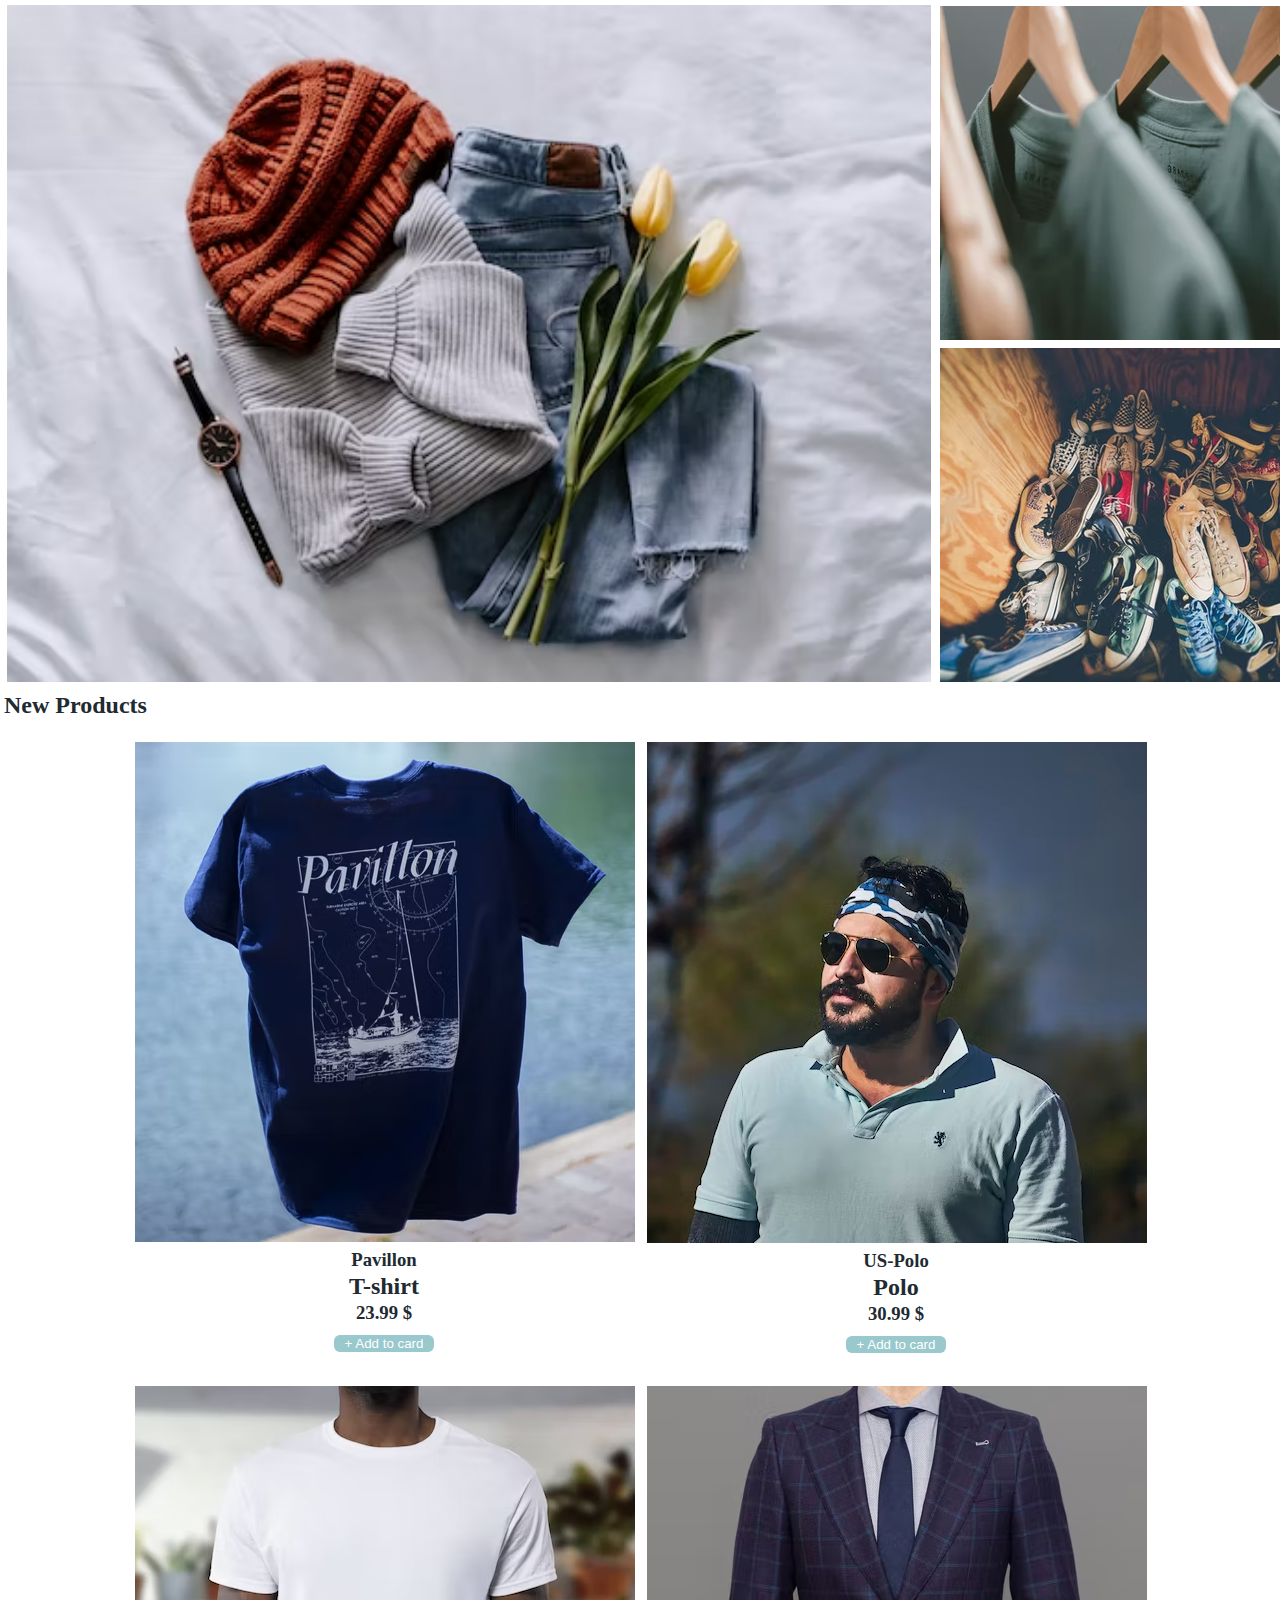
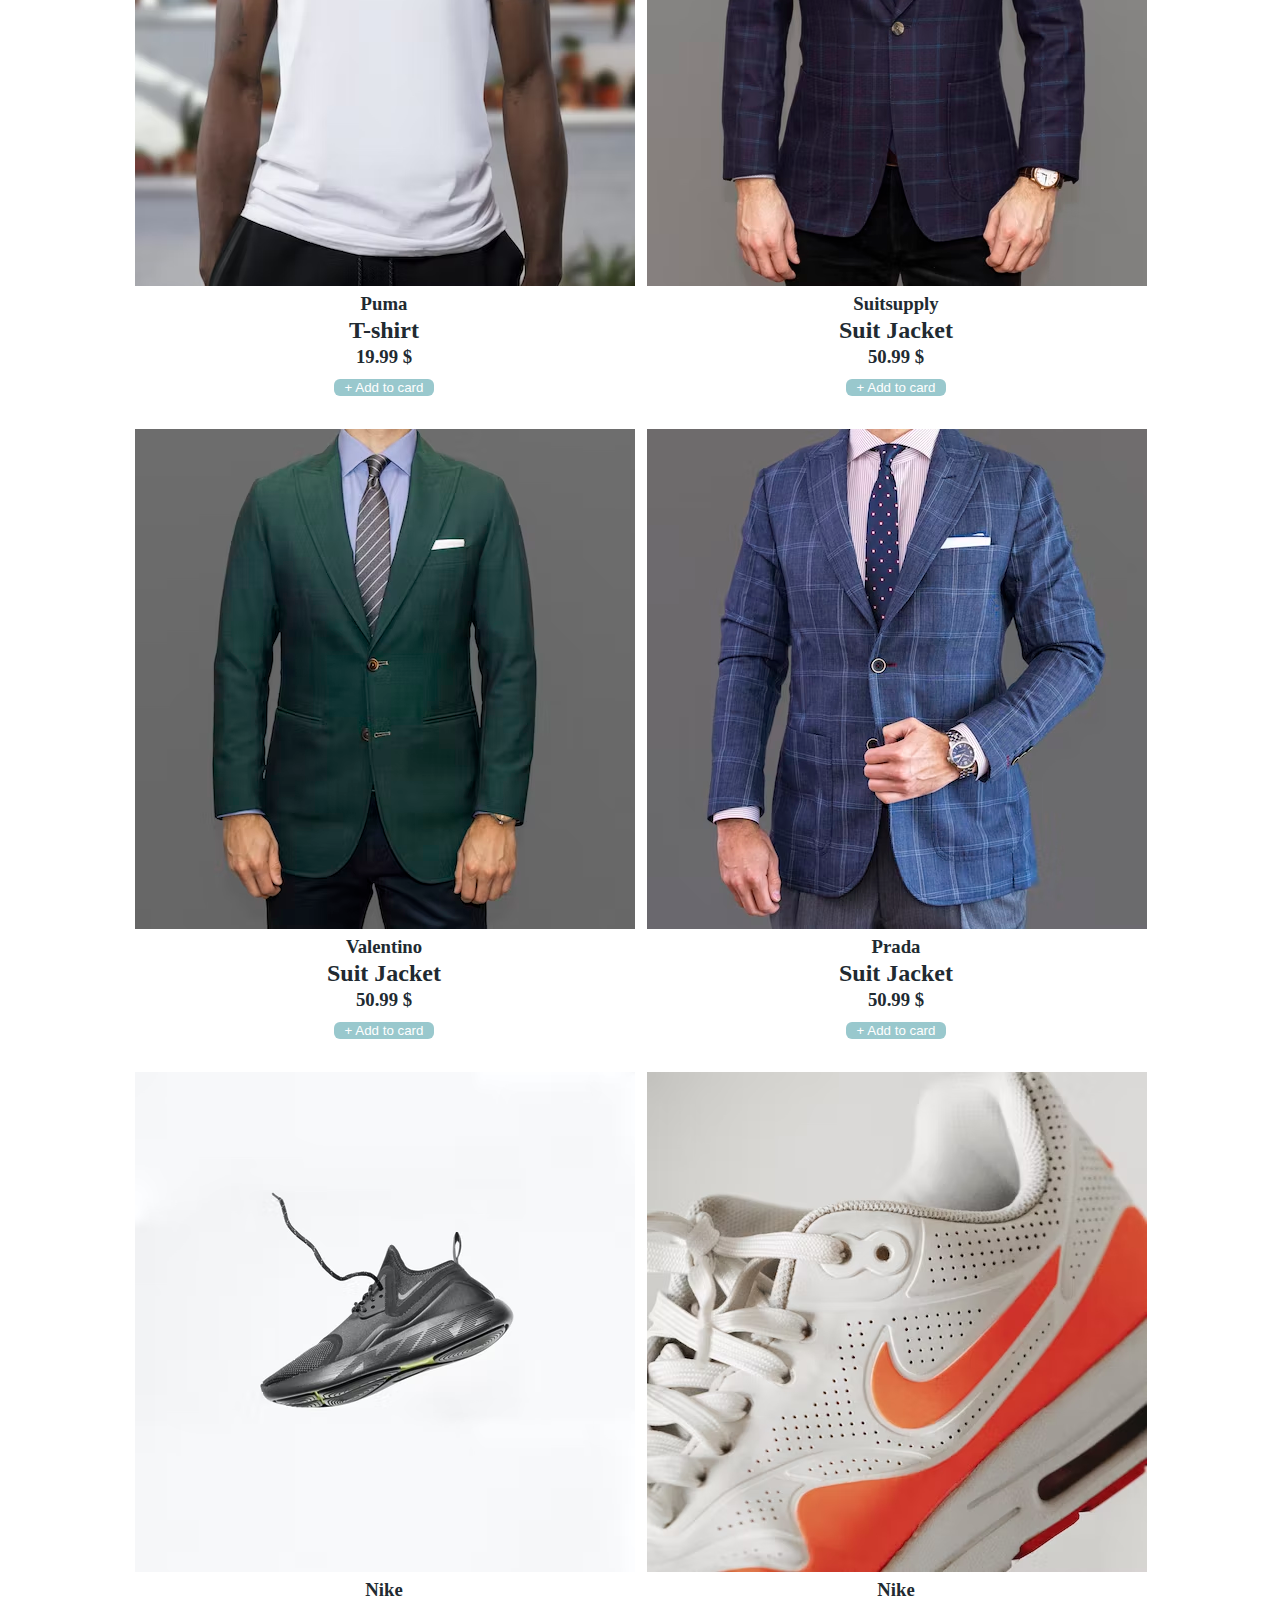
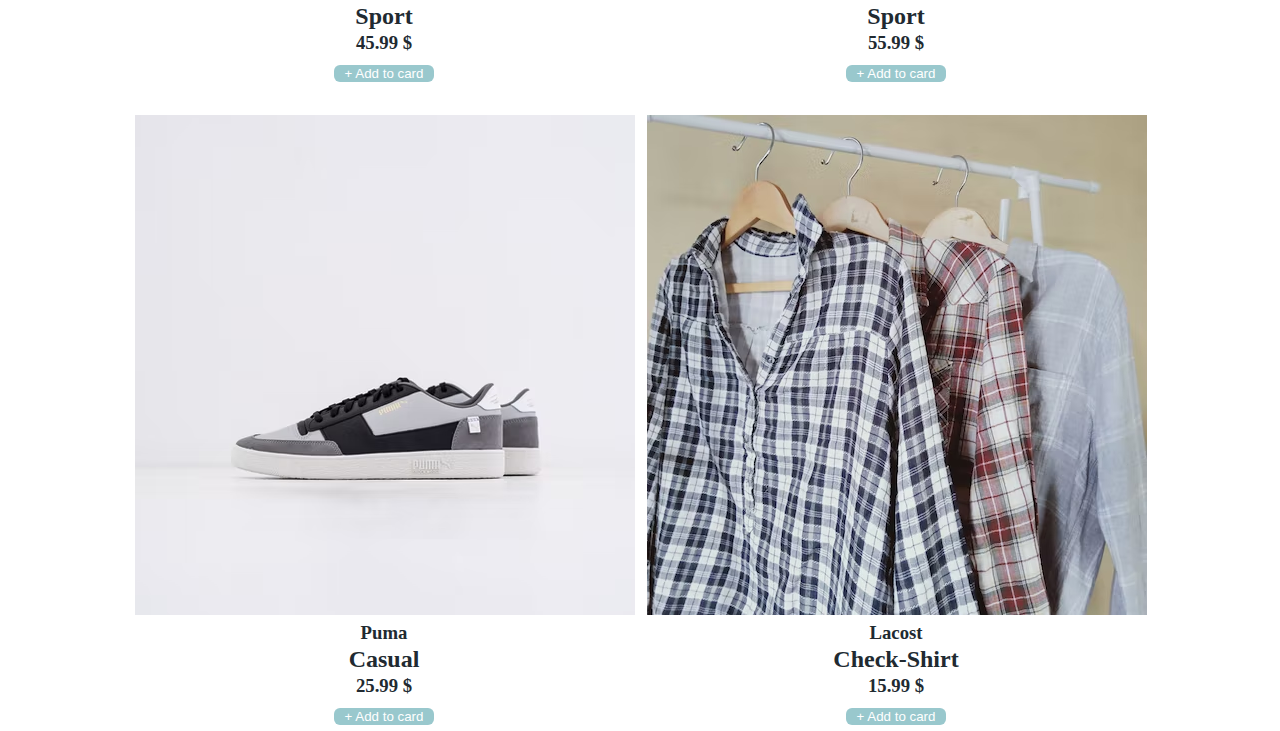
==== index.html @ dce3bd79 "create the layout" ====
<!DOCTYPE html>
<html lang="en">
<head>
    <meta charset="UTF-8">
    <meta http-equiv="X-UA-Compatible" content="IE=edge">
    <meta name="viewport" content="width=device-width, initial-scale=1.0">
    <link rel="stylesheet" href="style.css">
    <title>Online-Marketing</title>
</head>
<body>
    <header class="header-container">
        <div class="left-header-image">
            <img src="./online-marketing-images/main.avif" alt="header-image">
        </div>
        <div class="right-header-image">
            <div>
                <img src="./online-marketing-images/main-tshirt.avif" alt="header-tshirt">
            </div>
            <div>
                <img src="./online-marketing-images/main-shoes.avif" alt="header-shoes">
            </div>
        </div>
    </header>
    <main>
        <h2>New Products</h2>
        
        <section id="creat-card" onload="creatCards()">
            <!-- create the Cards -->
        </section>
    </main>


    <script src="main.js"></script>
</body>
</html>
---- style.css ----
*{
    padding: 1px;
    margin: 0;
    box-sizing: border-box;
}

.header-container{
    display: flex;
    justify-content: center;
}

.left-header-image{
    width: 75%;
}

.left-header-image img{
    height: 679px;
    width: 100%;
    padding-left: 3px;
}



.right-header-image{
    padding-left: 5px;
    width: 27%;
}

.clothes-information{
    text-align: center;
}

.clothes-information h3, h2{
    color: #212a31;
}

.clothes-information button{
    background-color: #99c8cd;
    color: white;
    border: none;
    width: 100px;
    border-radius: 6px;
    margin-top: 10px;
}

.packet-information{
    width: 502px;
    padding-top: 20px;
}

section{
    display: flex;
    justify-content: center;
    flex-wrap: wrap;
    gap: 10px;

}
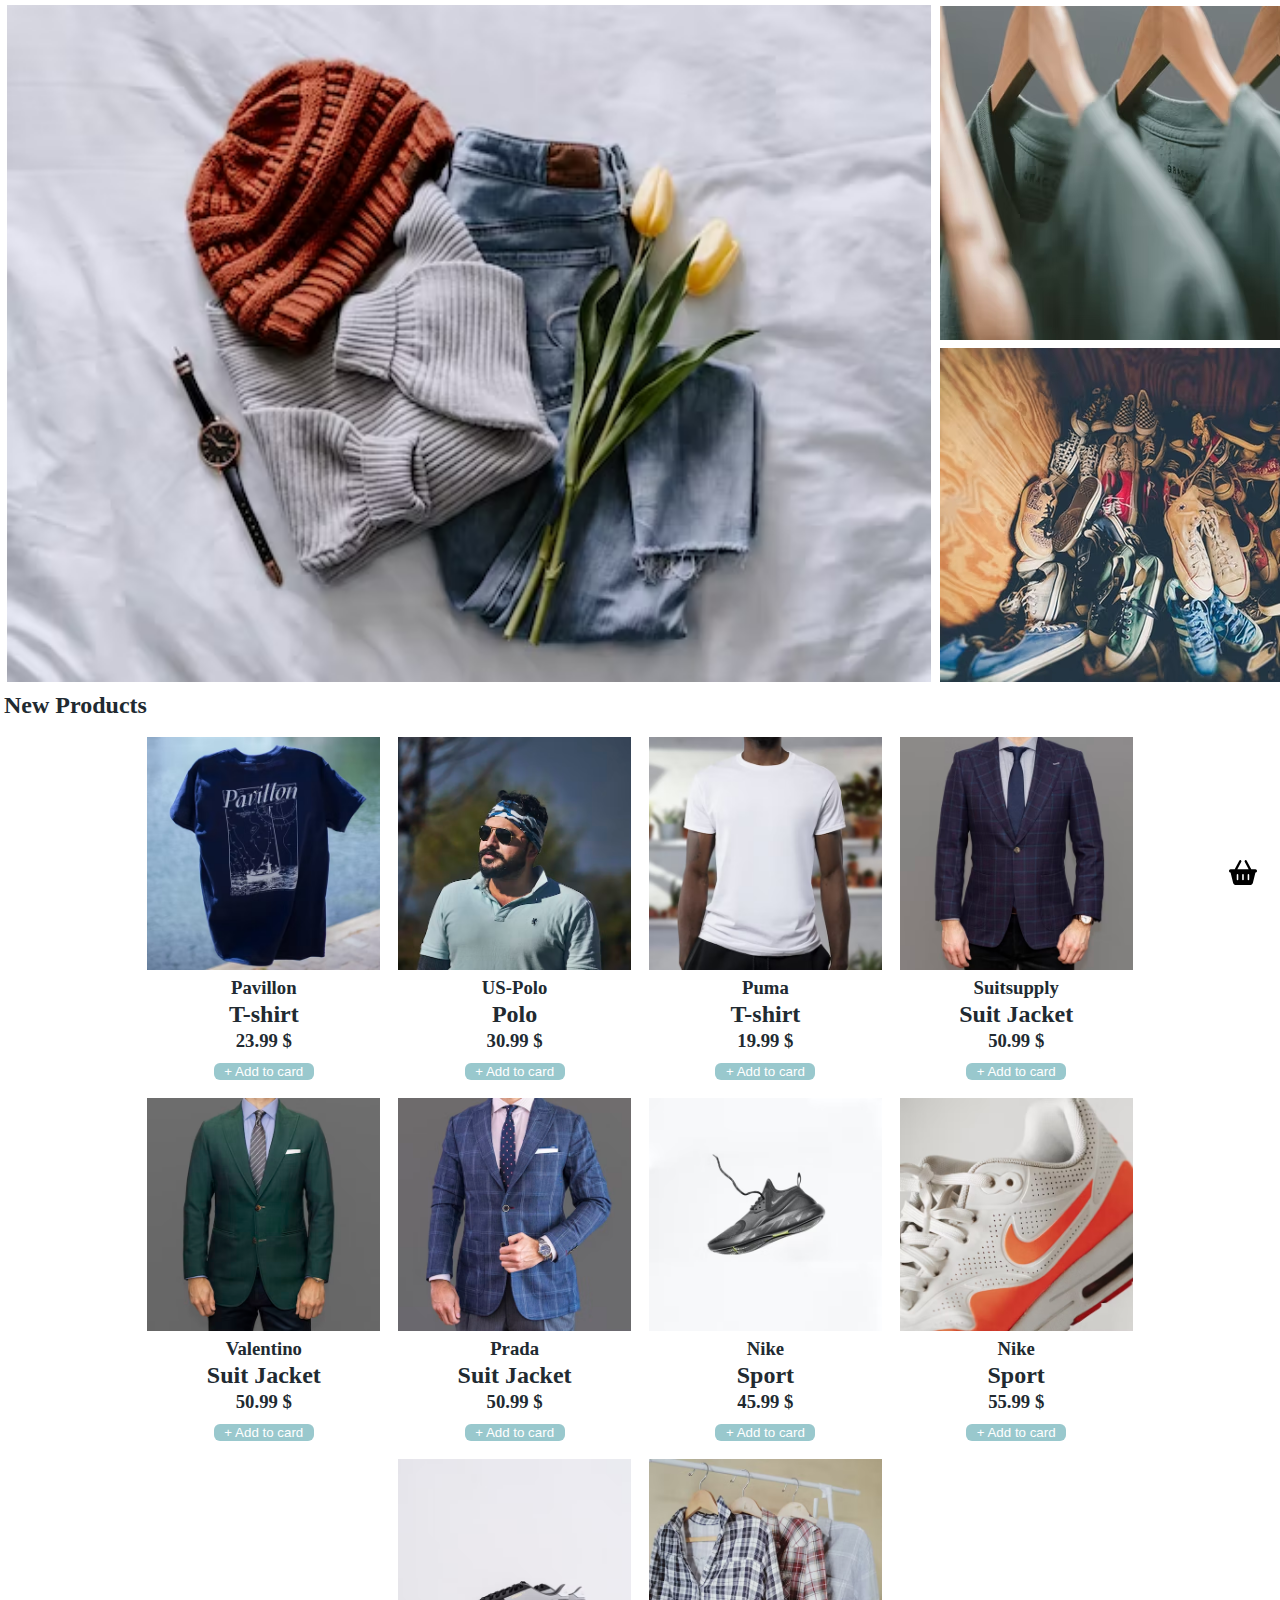
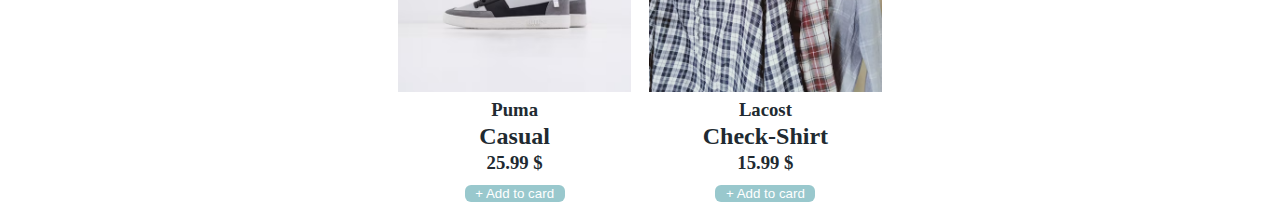
==== commit 6b559774: "add basket cart" ====
--- a/index.html
+++ b/index.html
@@ -8,6 +8,22 @@
     <title>Online-Marketing</title>
 </head>
 <body>
+    <div id="myModal" class="modal">
+
+        <!-- Modal content -->
+        <div class="modal-content">
+          <span class="close" onclick="closeModal()">&times;</span>
+          <div id="show-order">
+           
+          </div>
+        </div>
+      
+      </div>
+
+     <div class="shopping-basket" onclick="createOrder()">
+        <img src="./online-marketing-images/basket-shopping-solid.svg" class="shopping-basket-icon" id="btn-modal">
+        <span id="shopping-basket-count" class="shopping-basket-count"></span>
+    </div> 
     <header class="header-container">
         <div class="left-header-image">
             <img src="./online-marketing-images/main.avif" alt="header-image">
@@ -28,6 +44,25 @@
             <!-- create the Cards -->
         </section>
     </main>
+<!-- 
+    <div class="basket-cart-image">
+    <div>
+        <img src="./online-marketing-images/photo-1491553895911-0055eca6402d.avif" alt="">
+    </div>
+    <div class="basket-cart-information">
+        <h3>Nike</h3>
+        <h4>Sport</h4>
+        <h6>45.99$</h6>
+        <p>Available - with you in 3-4 working days</p>
+        <form action="">
+            <select name="product select" id="product-select">
+                <option value="">1</option>
+                <option value="">2</option>
+            </select>
+            <button>delete</button>
+        </form>
+    </div>
+</div> -->
 
 
     <script src="main.js"></script>
--- a/style.css
+++ b/style.css
@@ -3,6 +3,58 @@
     margin: 0;
     box-sizing: border-box;
 }
+
+.modal {
+     display: none; /* Hidden by default */
+    position: fixed; /* Stay in place */
+    z-index: 1; /* Sit on top */
+    padding-top: 100px; /* Location of the box */
+    left: 0;
+    top: 0;
+    width: 100%; /* Full width */
+    height: 100%; /* Full height */
+    overflow: auto; /* Enable scroll if needed */
+    background-color: rgb(0,0,0); /* Fallback color */
+    background-color: rgba(0,0,0,0.4); /* Black w/ opacity */
+  }
+
+  .modal-content {
+    background-color: #fefefe;
+    margin: auto;
+    padding: 20px;
+    border: 1px solid #888;
+    width: 80%;
+  }
+
+  /* The Close Button */
+.close {
+    color: #aaaaaa;
+    float: right;
+    font-size: 28px;
+    font-weight: bold;
+  }
+  
+  .close:hover,
+  .close:focus {
+    color: #000;
+    text-decoration: none;
+    cursor: pointer;
+  }
+
+.basket-cart-image {
+    display: flex;
+    width: 500px;
+}  
+
+.basket-cart-image img{
+    width: 200px;
+    height: 200px;
+}
+
+.basket-cart-information{
+    margin: auto;
+}
+
 
 .header-container{
     display: flex;
@@ -44,14 +96,42 @@
 }
 
 .packet-information{
-    width: 502px;
-    padding-top: 20px;
+    width: 25%;
+    padding: .5rem;
+}
+
+.packet-information img{
+    width: 100%;
+    
 }
 
 section{
     display: flex;
     justify-content: center;
     flex-wrap: wrap;
-    gap: 10px;
+    width: 80%;
+    margin: auto;
+    padding: 0.5rem;
 
 }
+
+.shopping-basket-icon{
+    width: 30px;
+}
+
+.shopping-basket-count{
+    color: #212a31;
+    size: 20px;
+}
+.shopping-basket{
+    position: fixed;
+    bottom: 0;
+    right: 0;
+    padding-right: 20px;
+    padding-bottom: 10px;
+    /* display: flex;
+    justify-content: end;
+    padding-top: 10px;
+    padding-right: 20px; */
+}
+
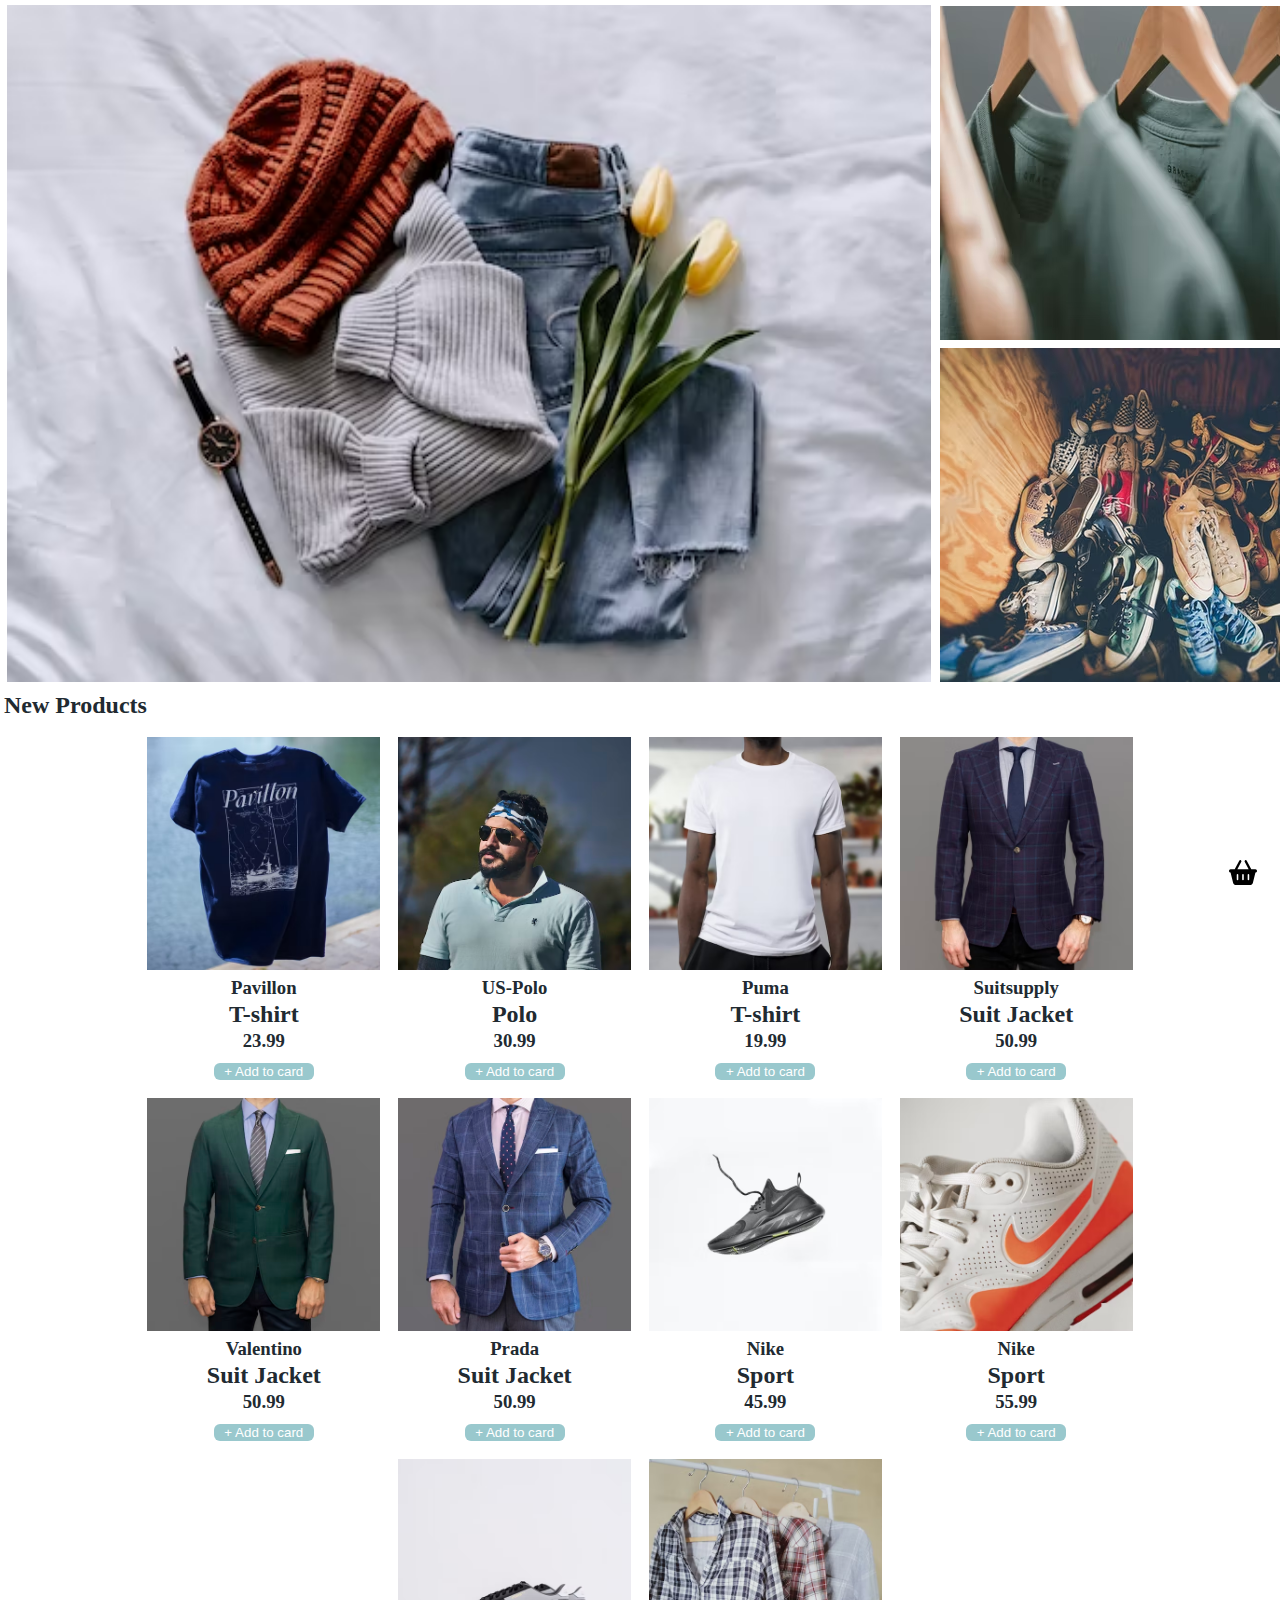
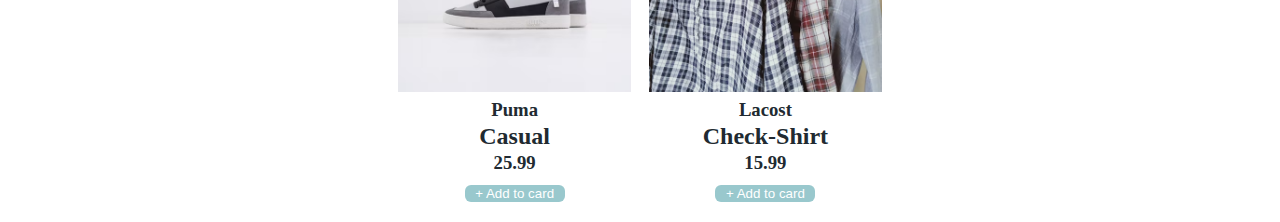
==== commit 8e897cd0: "update the Project" ====
--- a/index.html
+++ b/index.html
@@ -9,16 +9,26 @@
 </head>
 <body>
     <div id="myModal" class="modal">
-
         <!-- Modal content -->
         <div class="modal-content">
           <span class="close" onclick="closeModal()">&times;</span>
           <div id="show-order">
-           
+           <!-- show order -->
           </div>
         </div>
-      
-      </div>
+    </div>
+
+    <div id="message-modal" class="message-modal">
+        <!-- Modal content -->
+        <div class="message-modal-content">
+          <span class="close" onclick="closeMessageModal()">&times;</span>
+          <div id="message-order" class="message-order">
+            
+            <!-- <button id="no-btn" onclick="closeMessageModal()">No</button>
+            <button id="yes-btn" onclick="deleteOrder(clicked_id)">Yes</button> -->
+           </div>
+        </div>
+    </div>
 
      <div class="shopping-basket" onclick="createOrder()">
         <img src="./online-marketing-images/basket-shopping-solid.svg" class="shopping-basket-icon" id="btn-modal">
@@ -41,28 +51,10 @@
         <h2>New Products</h2>
         
         <section id="creat-card" onload="creatCards()">
-            <!-- create the Cards -->
+            <!-- create the Carts -->
         </section>
     </main>
-<!-- 
-    <div class="basket-cart-image">
-    <div>
-        <img src="./online-marketing-images/photo-1491553895911-0055eca6402d.avif" alt="">
-    </div>
-    <div class="basket-cart-information">
-        <h3>Nike</h3>
-        <h4>Sport</h4>
-        <h6>45.99$</h6>
-        <p>Available - with you in 3-4 working days</p>
-        <form action="">
-            <select name="product select" id="product-select">
-                <option value="">1</option>
-                <option value="">2</option>
-            </select>
-            <button>delete</button>
-        </form>
-    </div>
-</div> -->
+
 
 
     <script src="main.js"></script>
--- a/style.css
+++ b/style.css
@@ -5,7 +5,7 @@
 }
 
 .modal {
-     display: none; /* Hidden by default */
+    display: none; /* Hidden by default */
     position: fixed; /* Stay in place */
     z-index: 1; /* Sit on top */
     padding-top: 100px; /* Location of the box */
@@ -39,6 +39,28 @@
     color: #000;
     text-decoration: none;
     cursor: pointer;
+  }
+
+  .message-modal {
+    display: none; /* Hidden by default */
+    position: fixed; /* Stay in place */
+    z-index: 1; /* Sit on top */
+    padding-top: 20%; /* Location of the box */
+    left: 0;
+    top: 0;
+    width: 100%; /* Full width */
+    height: 100%; /* Full height */
+    overflow: auto; /* Enable scroll if needed */
+    background-color: rgb(0,0,0); /* Fallback color */
+    background-color: rgba(0,0,0,0.4); /* Black w/ opacity */
+  }
+
+  .message-modal-content {
+    background-color: #fefefe;
+    margin: auto;
+    padding: 20px;
+    border: 1px solid #888;
+    width: 25%;
   }
 
 .basket-cart-image {
@@ -135,3 +157,38 @@
     padding-right: 20px; */
 }
 
+.select-count-product{
+    display: flex;
+    justify-content: space-between;
+    padding-right: 144px;
+    padding-top: 20px;
+}
+
+.select-count-product button{
+    background-color: white;
+    border: none;
+    font-size: 20px;
+}
+
+.select-count-product button:nth-child(4){
+    background-color: #99c8cd;
+    color: white;
+    border: none;
+    width: 64px;
+    border-radius: 6px;
+    font-size: 17px;
+}
+
+.select-count-product p{
+    font-size: 20px;
+}
+
+.message-order button{
+    background-color: #99c8cd;
+    color: white;
+    border: none;
+    width: 100px;
+    border-radius: 6px;
+    margin-top: 10px;
+}
+
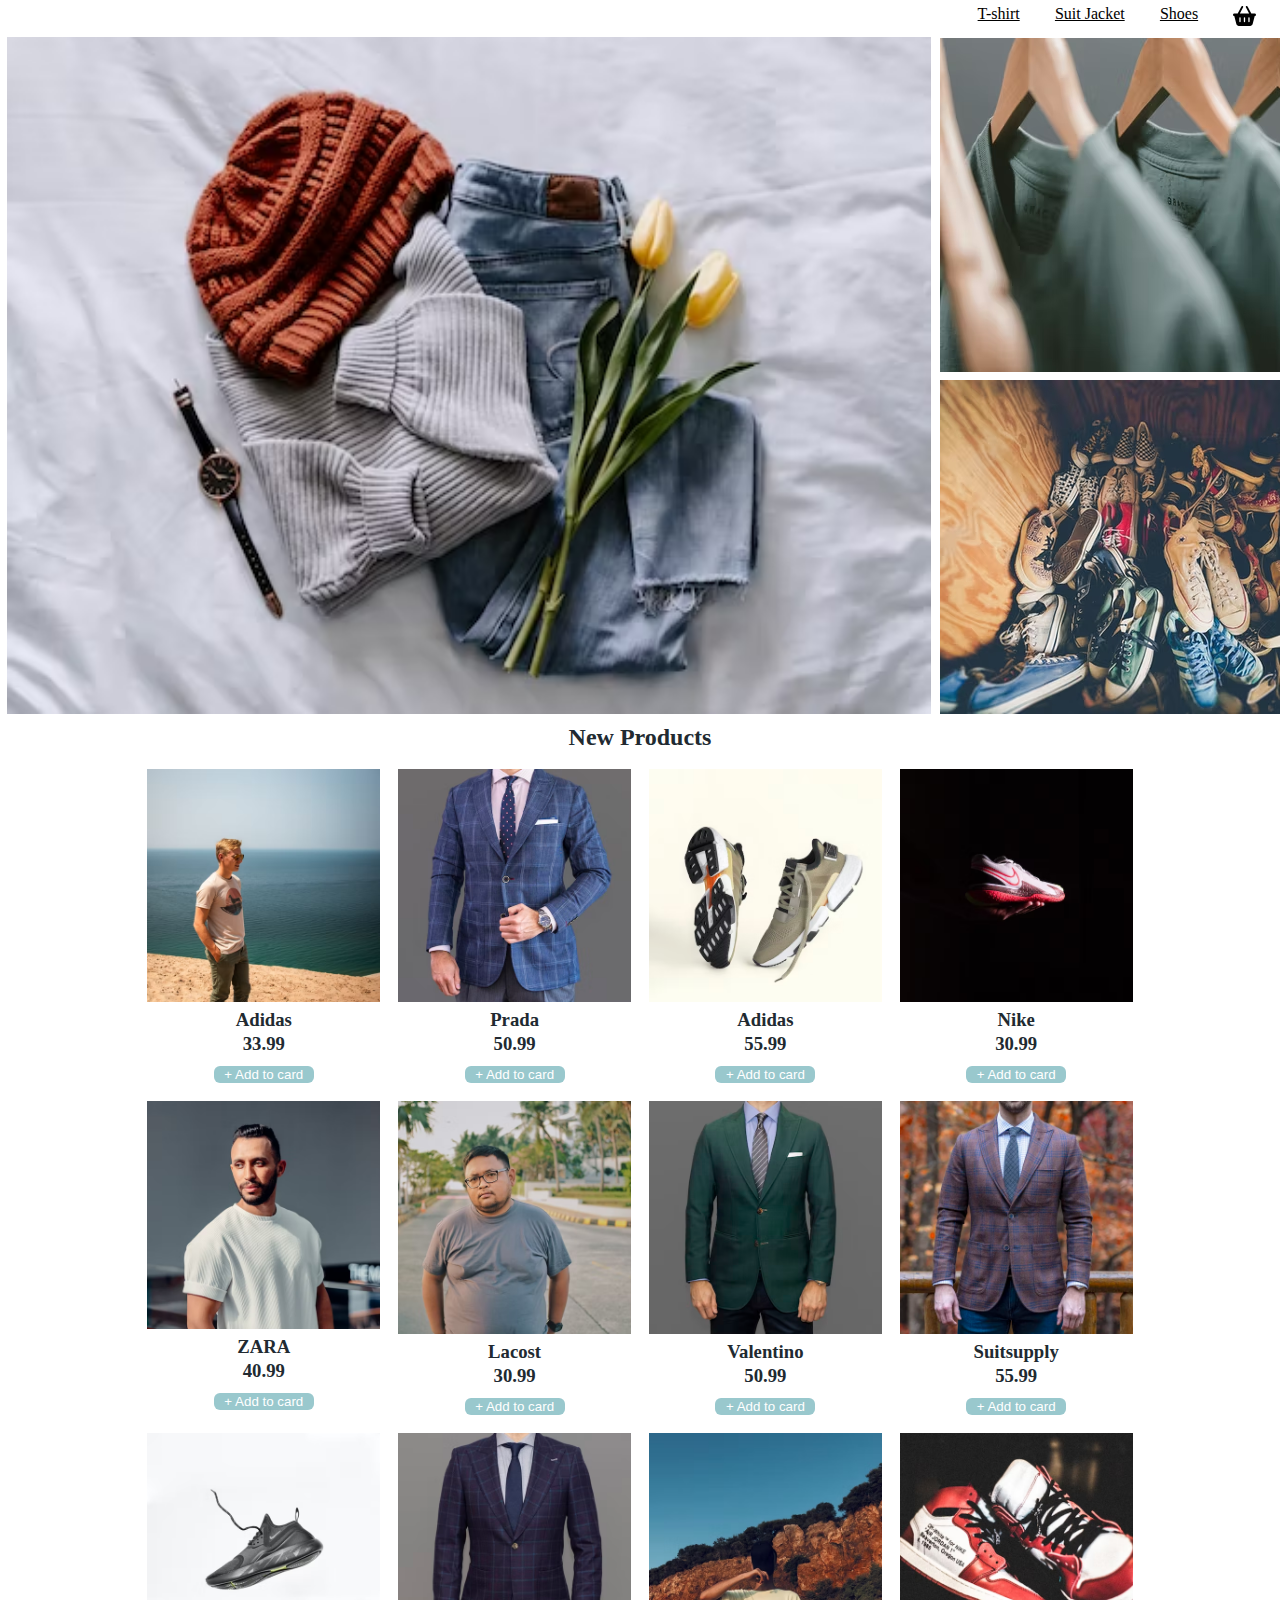
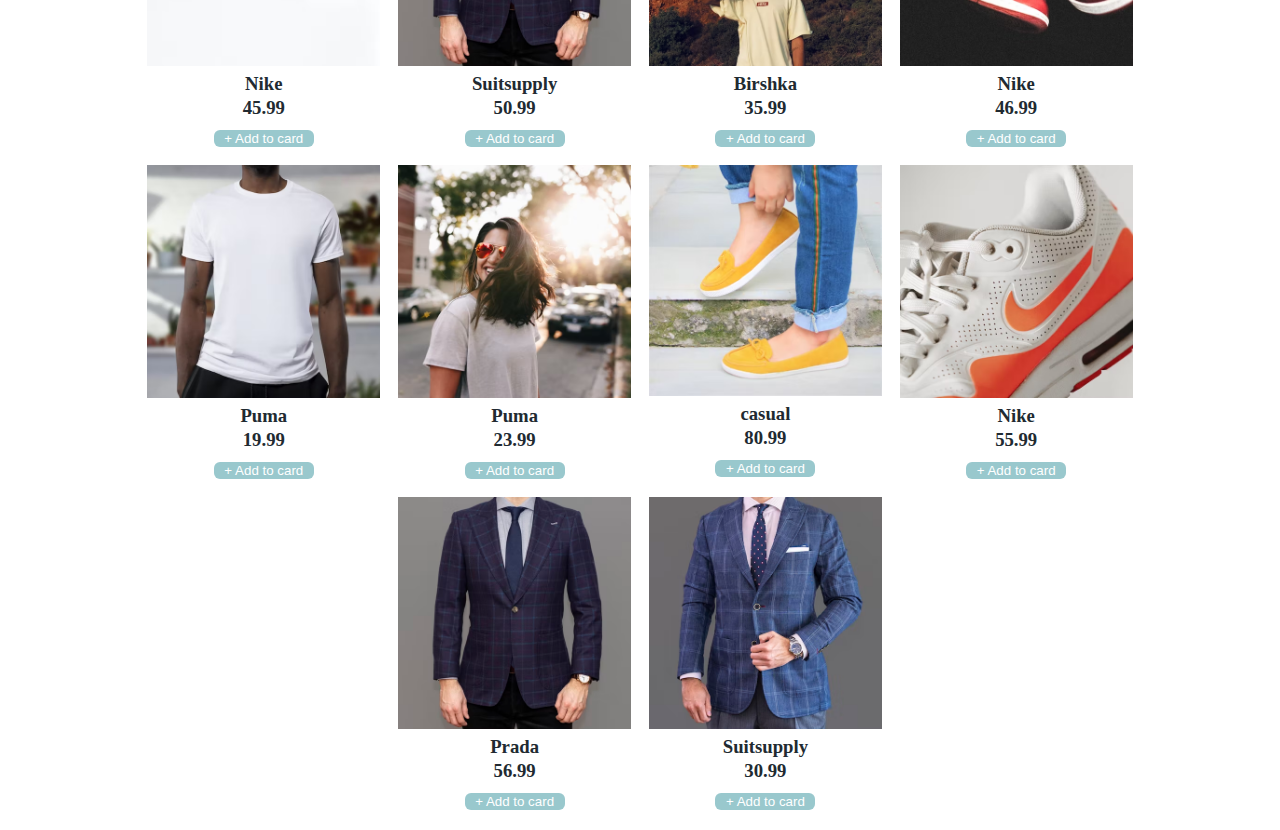
==== commit f4555985: "create random Array" ====
--- a/index.html
+++ b/index.html
@@ -8,6 +8,17 @@
     <title>Online-Marketing</title>
 </head>
 <body>
+    <nav class="main-nav">
+        <div class="nav-container">
+            <li><a href="">T-shirt</a></li>
+            <li><a href="">Suit Jacket</a></li>
+            <li><a href="">Shoes</a></li>
+            <li class="shopping-basket" onclick="createOrder()">
+                <img src="./online-marketing-images/basket-shopping-solid.svg" class="shopping-basket-icon" id="btn-modal">
+                <span id="shopping-basket-count" class="shopping-basket-count"></span>
+            </li> 
+        </div>
+    </nav>
     <div id="myModal" class="modal">
         <!-- Modal content -->
         <div class="modal-content">
@@ -15,7 +26,16 @@
           <div id="show-order">
            <!-- show order -->
           </div>
+
+          <div id="total-price-container" class="total-price-container">
+            <div class="total-price">
+                <label>Total Price:</label>
+                <p id="total-price"></p>
+            </div>
+          
+          </div>
         </div>
+      
     </div>
 
     <div id="message-modal" class="message-modal">
@@ -27,13 +47,11 @@
             <!-- <button id="no-btn" onclick="closeMessageModal()">No</button>
             <button id="yes-btn" onclick="deleteOrder(clicked_id)">Yes</button> -->
            </div>
+        
         </div>
     </div>
 
-     <div class="shopping-basket" onclick="createOrder()">
-        <img src="./online-marketing-images/basket-shopping-solid.svg" class="shopping-basket-icon" id="btn-modal">
-        <span id="shopping-basket-count" class="shopping-basket-count"></span>
-    </div> 
+    
     <header class="header-container">
         <div class="left-header-image">
             <img src="./online-marketing-images/main.avif" alt="header-image">
--- a/style.css
+++ b/style.css
@@ -2,6 +2,27 @@
     padding: 1px;
     margin: 0;
     box-sizing: border-box;
+}
+
+.main-nav{
+    position: relative;
+    left: 50%;
+    top: 50%;
+    transform: translate(-50%, 0%);
+    padding-left: 75%;
+}
+
+.nav-container{
+    display: flex;
+    justify-content: space-around;
+}
+
+.nav-container li{
+    display: inline-block;
+}
+
+.nav-container a{
+    color: #000;
 }
 
 .modal {
@@ -23,7 +44,7 @@
     margin: auto;
     padding: 20px;
     border: 1px solid #888;
-    width: 80%;
+    width: 45%;
   }
 
   /* The Close Button */
@@ -55,6 +76,10 @@
     background-color: rgba(0,0,0,0.4); /* Black w/ opacity */
   }
 
+  main{
+    text-align: center;
+  } 
+
   .message-modal-content {
     background-color: #fefefe;
     margin: auto;
@@ -138,7 +163,7 @@
 }
 
 .shopping-basket-icon{
-    width: 30px;
+    width: 25px;
 }
 
 .shopping-basket-count{
@@ -146,11 +171,11 @@
     size: 20px;
 }
 .shopping-basket{
-    position: fixed;
+    /* position: fixed;
     bottom: 0;
     right: 0;
     padding-right: 20px;
-    padding-bottom: 10px;
+    padding-bottom: 10px; */
     /* display: flex;
     justify-content: end;
     padding-top: 10px;
@@ -192,3 +217,11 @@
     margin-top: 10px;
 }
 
+.total-price{
+    display: flex;
+    justify-content: end;
+}
+
+.total-price p {
+    color: red;
+}
